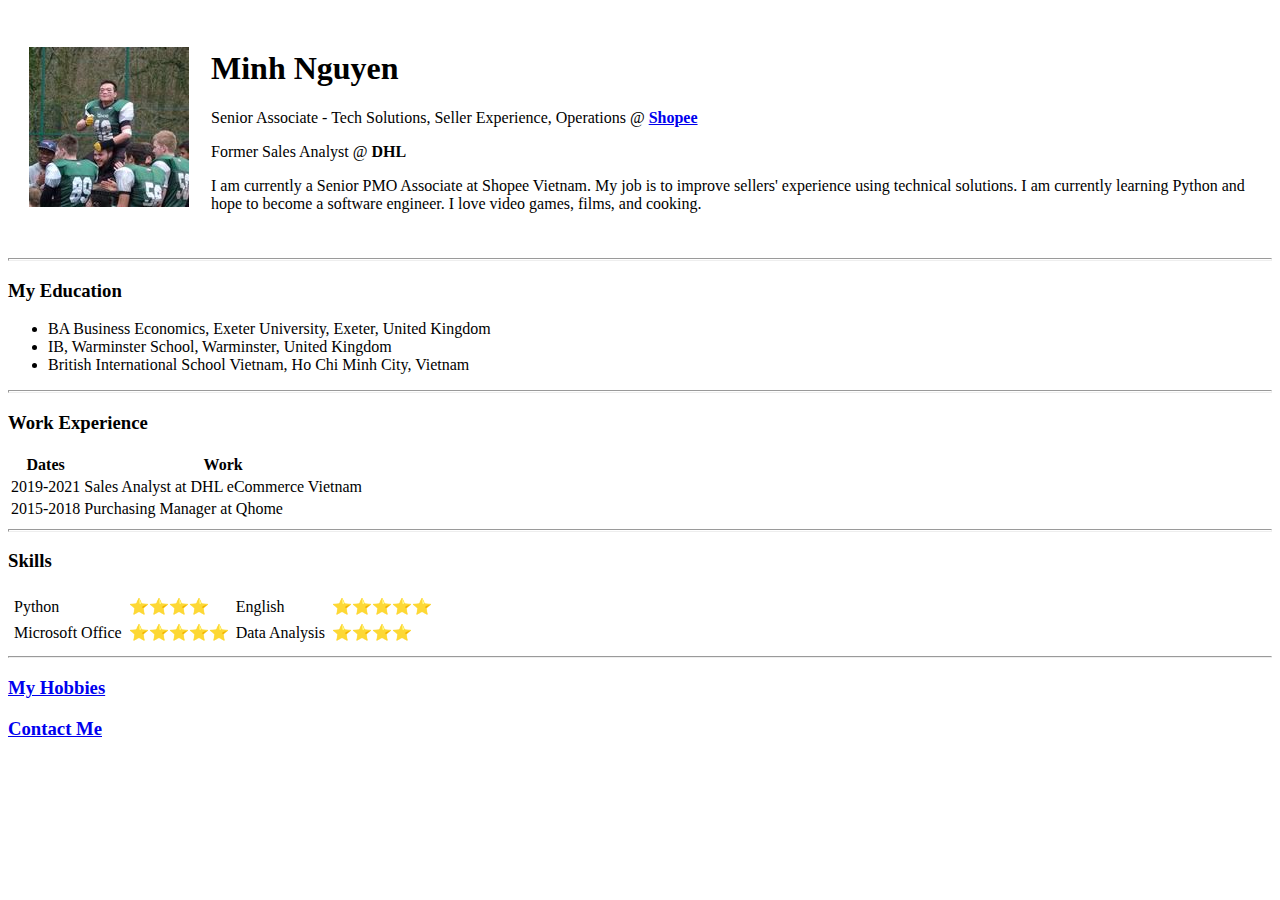
==== index.html @ 79547ed6 "Added initial CV website files" ====
<!DOCTYPE html>
<html lang="en">
    <head>
        <meta charset="UTF-8">
        <title>Minh's personal site</title>
    </head>
    <body>
        <table cellspacing="20">
            <tr>
                <td><img src="Profile Pic.jpg" alt="Minh's profile picture"></td>
                <td><h1>Minh Nguyen</h1>
                <p>Senior Associate - Tech Solutions, Seller Experience, Operations @ <strong><a href="https://shopee.vn">Shopee</strong></a></p>
                <p>Former Sales Analyst @ <strong>DHL</strong></p>
                <p>I am currently a Senior PMO Associate at Shopee Vietnam. My job is to improve sellers' experience using
                technical solutions. I am currently learning Python and hope to become a software engineer.
                I love video games, films, and cooking.</p></td>
            </tr>
        </table>
        <hr size="3">
        <h3>My Education</h3>
        <ul>
            <li>BA Business Economics, Exeter University, Exeter, United Kingdom</li>
            <li>IB, Warminster School, Warminster, United Kingdom </li>
            <li>British International School Vietnam, Ho Chi Minh City, Vietnam</li>
        </ul>
        <hr size="3">
        <h3>Work Experience</h3>
        <table>
            <thead>
            <tr>
                <th>Dates</th>
                <th>Work</th>
            </tr>
            </thead>
            <tbody>
            <tr>
                <td>2019-2021</td>
                <td>Sales Analyst at DHL eCommerce Vietnam</td>
            </tr>
            <tr>
                <td>2015-2018</td>
                <td>Purchasing Manager at Qhome</td>
            </tr>
            </tbody>
        </table>
        <hr size="3">
        <h3>Skills</h3>
        <table cellspacing="5">
            <thead>
            <tr>
                <td>Python</td>
                <td>⭐⭐⭐⭐</td>
                <td>English</td>
                <td>⭐⭐⭐⭐⭐</td>
            </tr>
            <tr>
                <td>Microsoft Office</td>
                <td>⭐⭐⭐⭐⭐</td>
                <td>Data Analysis</td>
                <td>⭐⭐⭐⭐</td>
            </tr>
            </thead>
        </table>
        <hr>
        <h3><a href="hobbies.html">My Hobbies</a></h3>
        <h3><a href="contact details.html">Contact Me</a></h3>

    </body>
</html>
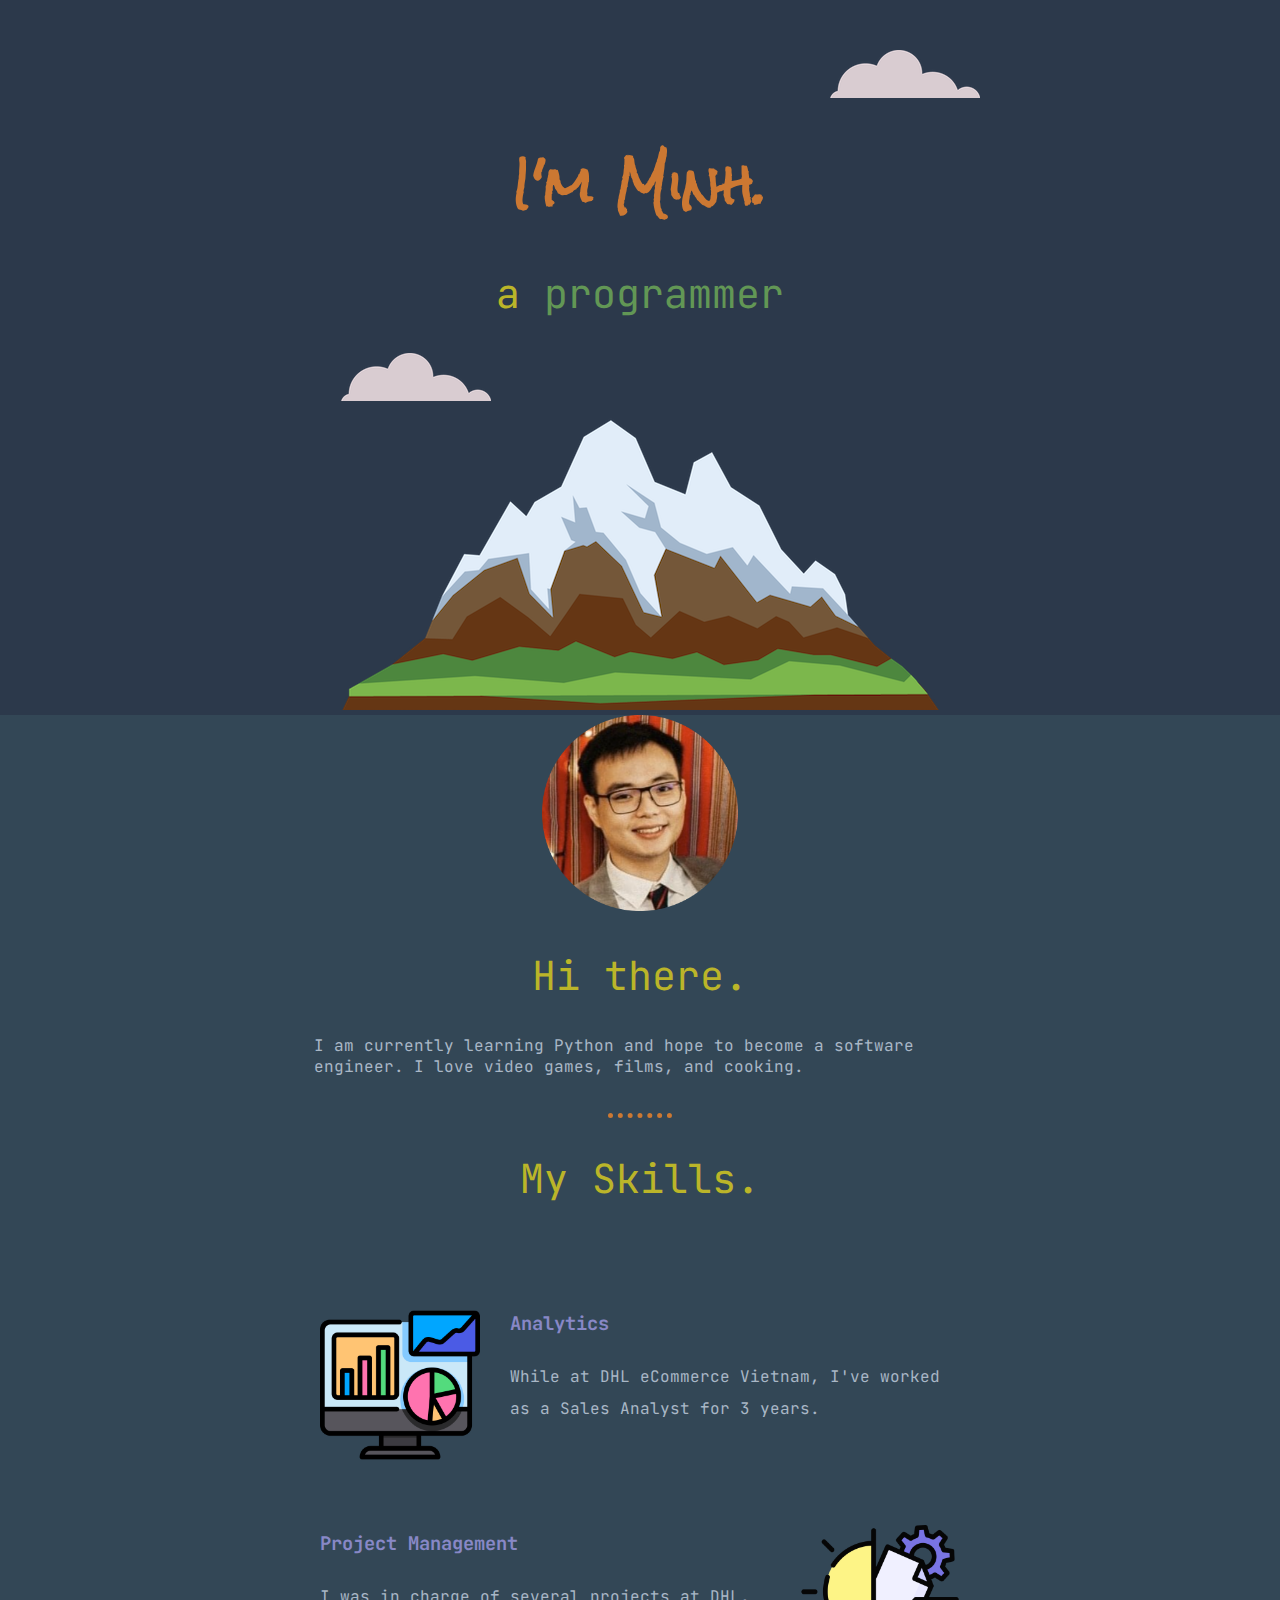
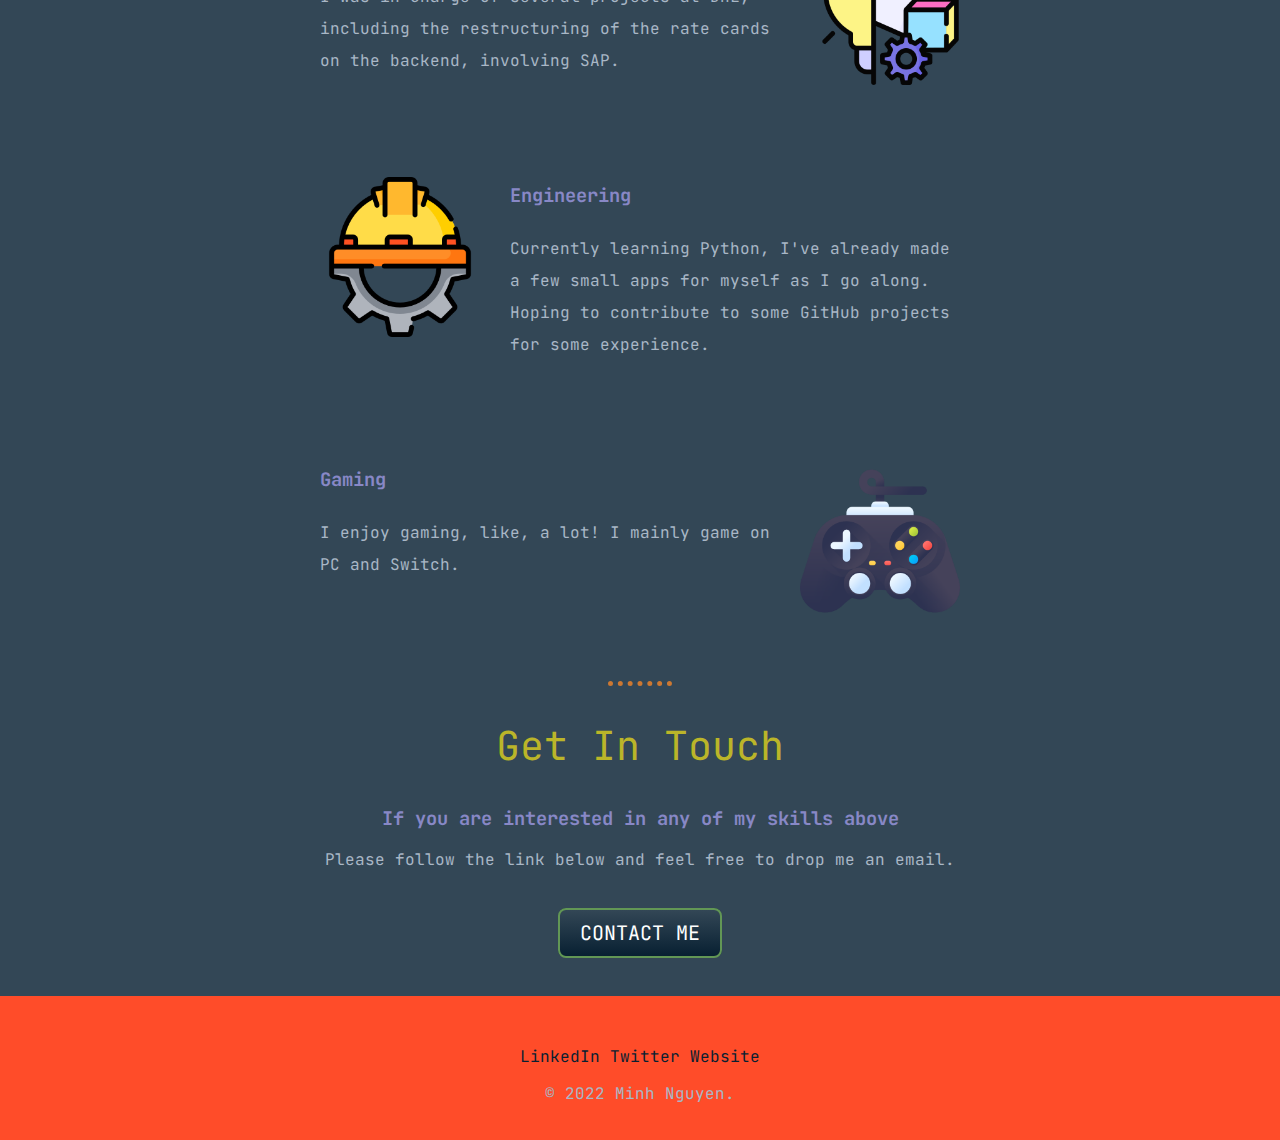
==== commit 2e868e15: "Added own website" ====
--- a/index.html
+++ b/index.html
@@ -1,69 +1,68 @@
 <!DOCTYPE html>
 <html lang="en">
-    <head>
-        <meta charset="UTF-8">
-        <title>Minh's personal site</title>
-    </head>
-    <body>
-        <table cellspacing="20">
-            <tr>
-                <td><img src="Profile Pic.jpg" alt="Minh's profile picture"></td>
-                <td><h1>Minh Nguyen</h1>
-                <p>Senior Associate - Tech Solutions, Seller Experience, Operations @ <strong><a href="https://shopee.vn">Shopee</strong></a></p>
-                <p>Former Sales Analyst @ <strong>DHL</strong></p>
-                <p>I am currently a Senior PMO Associate at Shopee Vietnam. My job is to improve sellers' experience using
-                technical solutions. I am currently learning Python and hope to become a software engineer.
-                I love video games, films, and cooking.</p></td>
-            </tr>
-        </table>
-        <hr size="3">
-        <h3>My Education</h3>
-        <ul>
-            <li>BA Business Economics, Exeter University, Exeter, United Kingdom</li>
-            <li>IB, Warminster School, Warminster, United Kingdom </li>
-            <li>British International School Vietnam, Ho Chi Minh City, Vietnam</li>
-        </ul>
-        <hr size="3">
-        <h3>Work Experience</h3>
-        <table>
-            <thead>
-            <tr>
-                <th>Dates</th>
-                <th>Work</th>
-            </tr>
-            </thead>
-            <tbody>
-            <tr>
-                <td>2019-2021</td>
-                <td>Sales Analyst at DHL eCommerce Vietnam</td>
-            </tr>
-            <tr>
-                <td>2015-2018</td>
-                <td>Purchasing Manager at Qhome</td>
-            </tr>
-            </tbody>
-        </table>
-        <hr size="3">
-        <h3>Skills</h3>
-        <table cellspacing="5">
-            <thead>
-            <tr>
-                <td>Python</td>
-                <td>⭐⭐⭐⭐</td>
-                <td>English</td>
-                <td>⭐⭐⭐⭐⭐</td>
-            </tr>
-            <tr>
-                <td>Microsoft Office</td>
-                <td>⭐⭐⭐⭐⭐</td>
-                <td>Data Analysis</td>
-                <td>⭐⭐⭐⭐</td>
-            </tr>
-            </thead>
-        </table>
-        <hr>
-        <h3><a href="hobbies.html">My Hobbies</a></h3>
-        <h3><a href="contact details.html">Contact Me</a></h3>
+<head>
+    <meta charset="UTF-8">
+    <title>Minh Nguyen's Site</title>
+    <link rel="stylesheet" href="css/styles.css">
+    <link rel="icon" href="favicon.ico">
+    <link rel="preconnect" href="https://fonts.googleapis.com">
+    <link rel="preconnect" href="https://fonts.gstatic.com" crossorigin>
+    <link href="https://fonts.googleapis.com/css2?family=JetBrains+Mono:wght@400&family=Rock+Salt&display=swap" rel="stylesheet">
+</head>
+<body>
+    <div class="top-container">
+        <img class="top-cloud" src="images/cloud.png" alt="cloud-img">
+        <h1>I'm Minh.</h1>
+        <h2>a <span class="programmer">programmer</span></h2>
+        <img class="bottom-cloud" src="images/cloud.png" alt="cloud-img">
+        <img class="mountain" src="images/mountain.png" alt="mountain-img">
+    </div>
+    <div class="middle-container">
+      <div class="profile">
+        <img class="profile-img" src="images/minh.png" alt="my-photo">
+        <h2>Hi there.</h2>
+        <p class="profile-text">I am currently learning Python and hope to become a software engineer.
+            I love video games, films, and cooking.</p>
+      </div>
+      <hr>
+      <div class="skills">
+        <h2>My Skills.</h2>
+        <div class="skill-row">
+          <img class="analytics" src="images/analytics.png" alt="analytics">
+          <h3>Analytics</h3>
+          <p>While at DHL eCommerce Vietnam, I've worked as a Sales Analyst for 3 years.</p>
+        </div>
+        <div class="skill-row">
+          <img class="project" src="images/idea.png" alt="project-management">
+          <h3>Project Management</h3>
+          <p>I was in charge of several projects at DHL, including the restructuring of the rate cards on the backend, involving SAP.</p>
+        </div>
+        <div class="skill-row">
+          <img class="engineering" src="images/engineering.png" alt="engineering">
+          <h3>Engineering</h3>
+          <p>Currently learning Python, I've already made a few small apps for myself as I go along. Hoping to contribute to some GitHub projects for some experience.</p>
+        </div>
+        <div class="skill-row">
+          <img class="gaming" src="images/console.png" alt="gaming">
+          <h3>Gaming</h3>
+          <p>I enjoy gaming, like, a lot! I mainly game on PC and Switch.</p>
+        </div>
+      </div>
+      <hr>
+      <div class="contact-me">
+        <h2>Get In Touch</h2>
+        <h3>If you are interested in any of my skills above</h3>
+        <p class="last-paragraph">Please follow the link below and feel free to drop me an email.</p>
+        <a class="btn" href="minh.ng1003@gmail.com">CONTACT ME</a>
+      </div>
+    </div>
 
-    </body>
-</html>
+
+    <div class="bottom-container">
+      <a class="footer-link" href="https://www.linkedin.com/">LinkedIn</a>
+      <a class="footer-link" href="https://twitter.com/">Twitter</a>
+      <a class="footer-link" href="https://www.appbrewery.co/">Website</a>
+      <p>© 2022 Minh Nguyen.</p>
+    </div>
+</body>
+</html>--- a/css/styles.css
+++ b/css/styles.css
@@ -0,0 +1,165 @@
+body {
+    margin: 0px;
+    text-align: center;
+    font-family: 'JetBrains Mono', monospace;
+    color: #A9B7C6
+
+}
+
+hr {
+    border-color: #CC7832;
+    border-style: dotted none none none;
+    border-width: 5px;
+    height: 0px;
+    width: 5%;
+    }
+
+h1 {
+    margin-top: 50px auto 0 auto;
+    font-family: 'Rock Salt', cursive;
+    font-size: 3.125rem;
+    color: #CC7832;
+    line-height: 2;
+}
+
+h2 {
+    font-size: 2.5rem;
+    color: #BBB529;
+    font-weight: normal;
+
+}
+
+h3 {
+    color: #8888C6
+}
+
+.programmer{
+color: #629755;
+
+}
+
+a {
+    color: #8888C6;
+}
+
+.top-container {
+    background-color: #2C394B;
+    position: relative;
+    padding-top: 100px;
+}
+
+.middle-container {
+    background-color: #334756;
+}
+
+.bottom-container {
+    background-color: #FF4C29;
+    padding: 50px 0 20px;
+}
+
+.contact-me {
+    padding-bottom: 20px;
+}
+
+.pro {
+    text-decoration: underline;
+}
+
+.top-cloud {
+    position: absolute;
+    right: 300px;
+    top: 50px;
+}
+
+.bottom-cloud {
+    position: absolute;
+    left: 300px
+    bottom: 300px
+}
+
+.skill-row {
+    width: 50%;
+    margin: 100px auto 100px auto;
+    text-align: left;
+    line-height: 2;
+}
+
+.profile {
+    width: 51%;
+    margin: auto;
+}
+
+.profile-img {
+    width: 30%;
+}
+
+.profile-text {
+    text-align: left;
+    padding-bottom: 20px;
+}
+
+.analytics {
+width: 25%;
+margin-right: 30px;
+float: left;
+}
+
+.project {
+width: 25%;
+float: right;
+margin-left: 30px
+}
+
+.engineering {
+width: 25%;
+margin-right: 30px;
+float: left;
+}
+
+.gaming {
+width: 25%;
+float: right;
+margin-left: 30px
+}
+
+.last-paragraph {
+    margin-bottom: 50px;
+
+}
+
+.btn {
+  background: #334756;
+  background-image: -webkit-linear-gradient(top, #334756, #082032);
+  background-image: -moz-linear-gradient(top, #334756, #082032);
+  background-image: -ms-linear-gradient(top, #334756, #082032);
+  background-image: -o-linear-gradient(top, #334756, #082032);
+  background-image: linear-gradient(to bottom, #334756, #082032);
+  -webkit-border-radius: 8;
+  -moz-border-radius: 8;
+  border-radius: 8px;
+  font-family: 'JetBrains Mono', monospace;
+  color: #ffffff;
+  font-size: 20px;
+  padding: 10px 20px 10px 20px;
+  border: solid #629755 2px;
+  text-decoration: none;
+}
+
+.btn:hover {
+  background: #CC7832;
+  background-image: -webkit-linear-gradient(top, #CC7832, #eb7515);
+  background-image: -moz-linear-gradient(top, #CC7832, #eb7515);
+  background-image: -ms-linear-gradient(top, #CC7832, #eb7515);
+  background-image: -o-linear-gradient(top, #CC7832, #eb7515);
+  background-image: linear-gradient(to bottom, #CC7832, #eb7515);
+  text-decoration: none;
+}
+
+.footer-link {
+    color: #082032;
+    text-decoration: none;
+}
+
+.contact-me {
+    padding-bottom: 50px;
+}